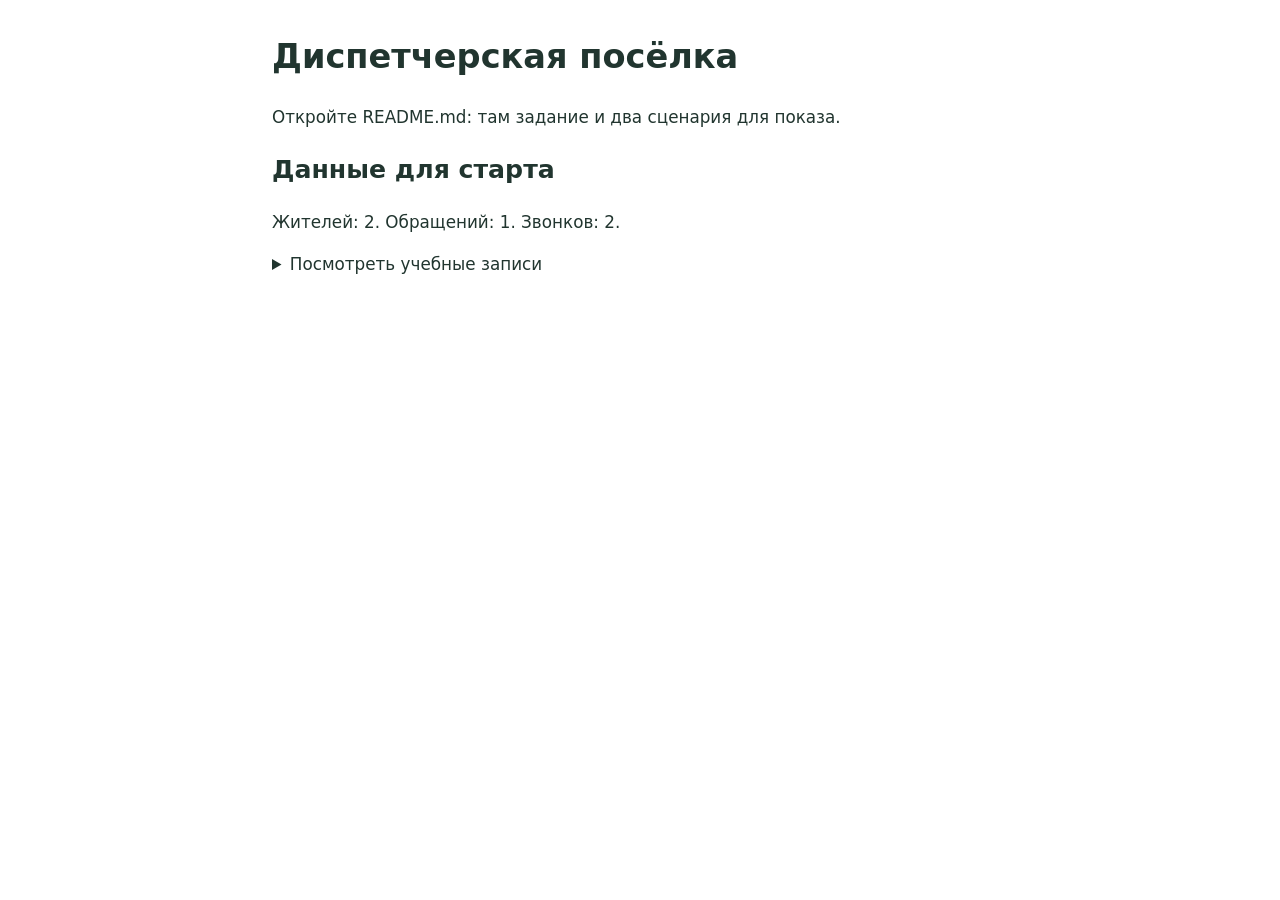
==== index.html @ aa4f43ab "Подготовить практику по диспетчерской посёлка" ====
<!doctype html>
<html lang="ru">
<meta charset="utf-8">
<meta name="viewport" content="width=device-width, initial-scale=1">
<title>Практика · Диспетчерская посёлка</title>
<style>
  body { max-width: 46rem; margin: 2rem auto; padding: 0 1rem; font: 1.05rem/1.5 system-ui,sans-serif; color: #21352f; }
  pre { padding: 1rem; background: #edf5f0; overflow: auto; font-size: .85rem; }
</style>
<main>
  <h1>Диспетчерская посёлка</h1>
  <p>Откройте README.md: там задание и два сценария для показа.</p>
  <h2>Данные для старта</h2>
  <p id="summary">Загрузка data.js…</p>
  <details><summary>Посмотреть учебные записи</summary><pre id="sample"></pre></details>
</main>
<script src="data.js"></script>
<script>
  const data = window.villageData
  document.querySelector('#summary').textContent = data
    ? 'Жителей: ' + data.residents.length + '. Обращений: ' + data.tickets.length + '. Звонков: ' + data.calls.length + '.'
    : 'Не удалось загрузить data.js. Распакуйте архив целиком.'
  if (data) document.querySelector('#sample').textContent = JSON.stringify(data, null, 2)
</script>
</html>
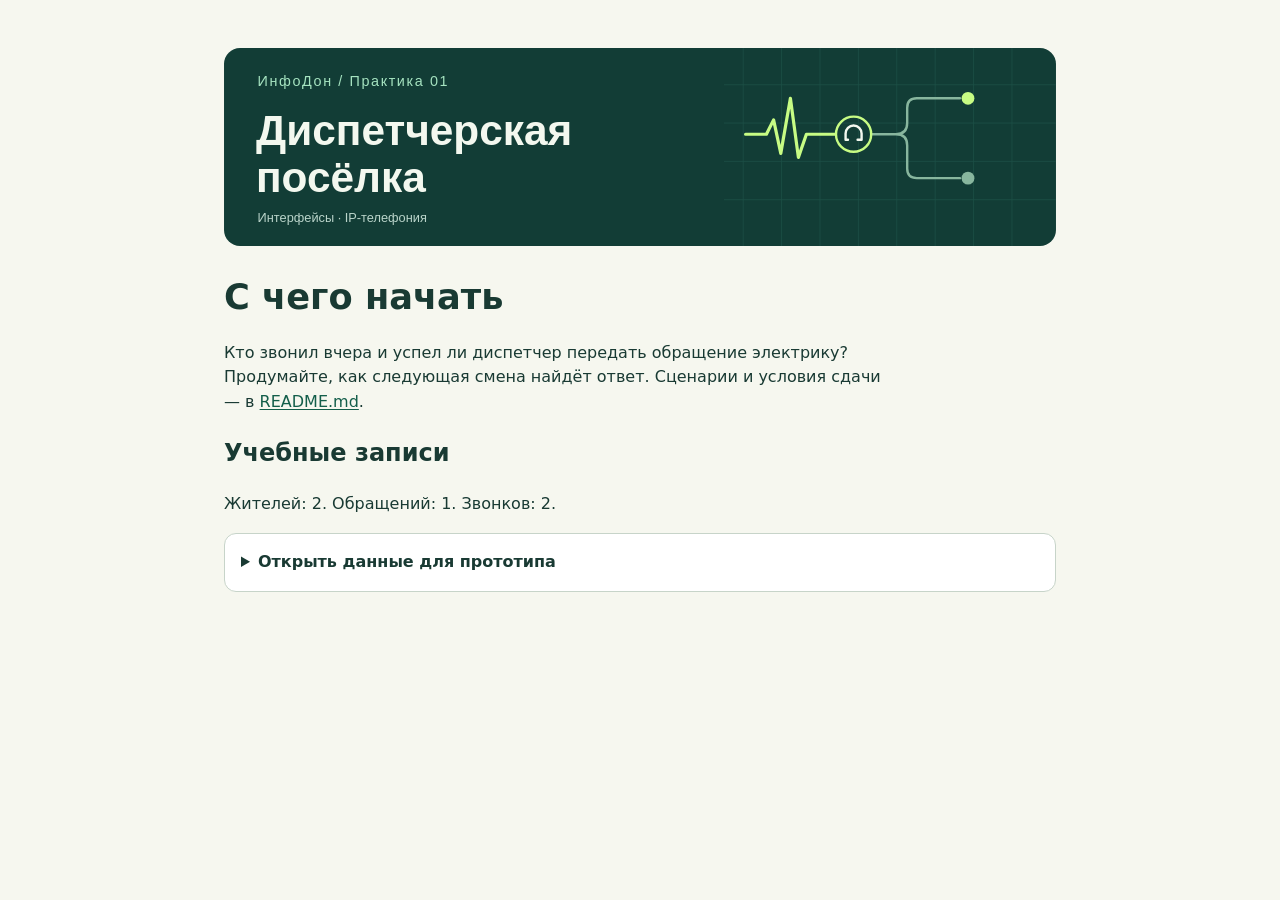
==== commit 19248b7b: "Оформить старт практики и путь через GitHub fork" ====
--- a/index.html
+++ b/index.html
@@ -1,25 +1,37 @@
 <!doctype html>
 <html lang="ru">
+<head>
 <meta charset="utf-8">
 <meta name="viewport" content="width=device-width, initial-scale=1">
-<title>Практика · Диспетчерская посёлка</title>
+<title>ИнфоДон · Диспетчерская посёлка</title>
 <style>
-  body { max-width: 46rem; margin: 2rem auto; padding: 0 1rem; font: 1.05rem/1.5 system-ui,sans-serif; color: #21352f; }
-  pre { padding: 1rem; background: #edf5f0; overflow: auto; font-size: .85rem; }
+  * { box-sizing: border-box; }
+  body { margin: 0; background: #f6f7ef; color: #193a33; font: 1rem/1.55 system-ui,sans-serif; }
+  main { max-width: 58rem; margin: auto; padding: clamp(1rem,4vw,3rem); }
+  img { display: block; width: 100%; height: auto; }
+  h1 { margin-bottom: .3rem; font-size: clamp(1.6rem,4vw,2.2rem); }
+  p { max-width: 65ch; }
+  a { color: #135e4a; text-underline-offset: .15em; }
+  details { background: white; padding: 1rem; border: 1px solid #c7d4c9; border-radius: .75rem; }
+  summary { cursor: pointer; font-weight: 650; }
+  pre { padding: .75rem; overflow: auto; background: #f4f7f1; font-size: .85rem; }
 </style>
-<main>
-  <h1>Диспетчерская посёлка</h1>
-  <p>Откройте README.md: там задание и два сценария для показа.</p>
-  <h2>Данные для старта</h2>
+</head>
+<body><main>
+  <img src="assets/cover.svg" alt="ИнфоДон. Практика 01: Диспетчерская посёлка" width="1040" height="248">
+  <h1>С чего начать</h1>
+  <p>Кто звонил вчера и успел ли диспетчер передать обращение электрику? Продумайте, как следующая смена найдёт ответ. Сценарии и условия сдачи — в <a href="README.md">README.md</a>.</p>
+  <h2>Учебные записи</h2>
   <p id="summary">Загрузка data.js…</p>
-  <details><summary>Посмотреть учебные записи</summary><pre id="sample"></pre></details>
+  <details><summary>Открыть данные для прототипа</summary><pre id="sample"></pre></details>
 </main>
 <script src="data.js"></script>
 <script>
   const data = window.villageData
   document.querySelector('#summary').textContent = data
     ? 'Жителей: ' + data.residents.length + '. Обращений: ' + data.tickets.length + '. Звонков: ' + data.calls.length + '.'
-    : 'Не удалось загрузить data.js. Распакуйте архив целиком.'
+    : 'Не удалось загрузить data.js. Проверьте, что файл находится рядом с index.html.'
   if (data) document.querySelector('#sample').textContent = JSON.stringify(data, null, 2)
 </script>
+</body>
 </html>
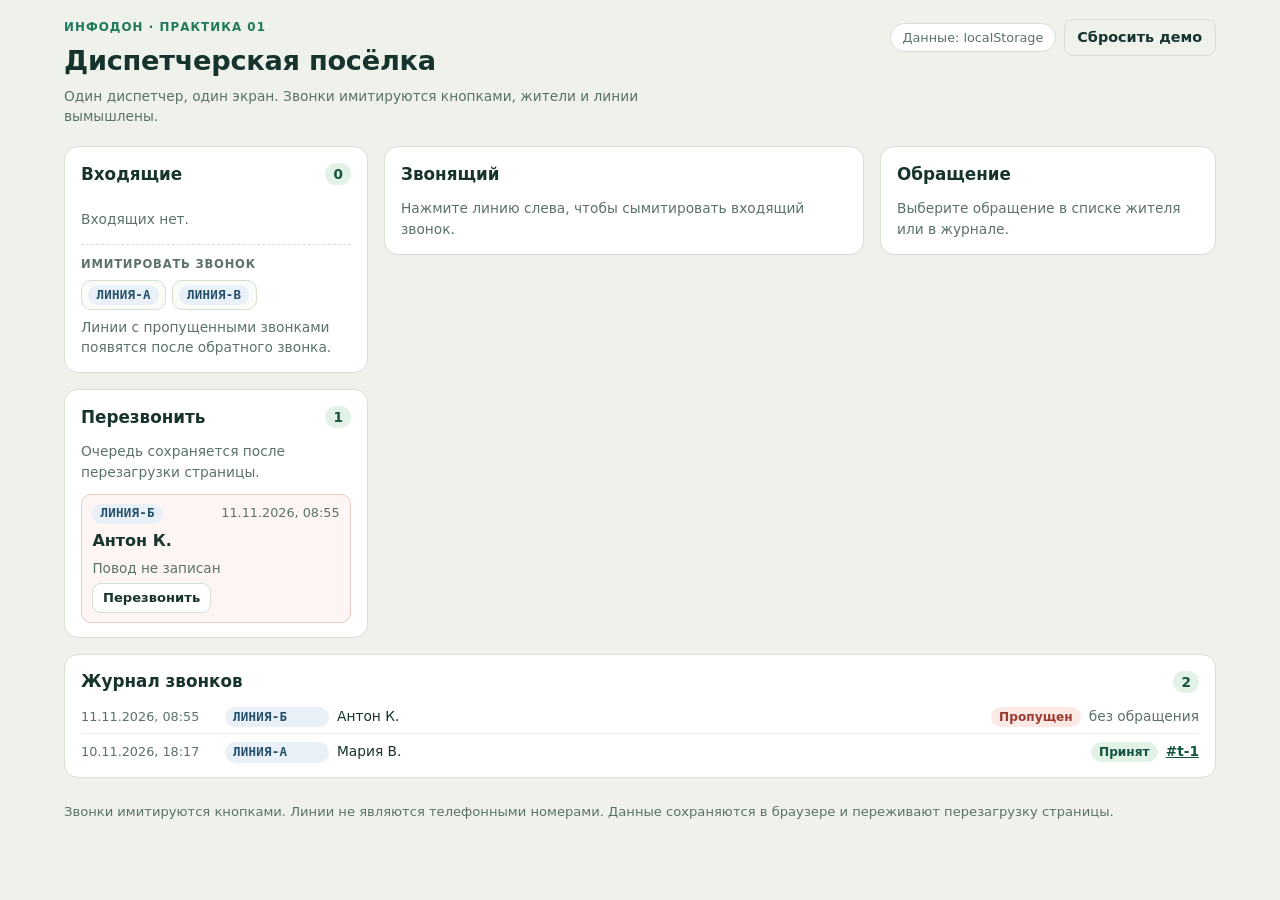
==== commit 8045c955: "Прототип диспетчерской: звонки, обращения, пропущенные" ====
--- a/index.html
+++ b/index.html
@@ -3,35 +3,34 @@
 <head>
 <meta charset="utf-8">
 <meta name="viewport" content="width=device-width, initial-scale=1">
-<title>ИнфоДон · Диспетчерская посёлка</title>
-<style>
-  * { box-sizing: border-box; }
-  body { margin: 0; background: #f6f7ef; color: #193a33; font: 1rem/1.55 system-ui,sans-serif; }
-  main { max-width: 58rem; margin: auto; padding: clamp(1rem,4vw,3rem); }
-  img { display: block; width: 100%; height: auto; }
-  h1 { margin-bottom: .3rem; font-size: clamp(1.6rem,4vw,2.2rem); }
-  p { max-width: 65ch; }
-  a { color: #135e4a; text-underline-offset: .15em; }
-  details { background: white; padding: 1rem; border: 1px solid #c7d4c9; border-radius: .75rem; }
-  summary { cursor: pointer; font-weight: 650; }
-  pre { padding: .75rem; overflow: auto; background: #f4f7f1; font-size: .85rem; }
-</style>
+<meta name="color-scheme" content="light">
+<title>Диспетчерская посёлка</title>
+<link rel="stylesheet" href="app.css">
 </head>
-<body><main>
-  <img src="assets/cover.svg" alt="ИнфоДон. Практика 01: Диспетчерская посёлка" width="1040" height="248">
-  <h1>С чего начать</h1>
-  <p>Кто звонил вчера и успел ли диспетчер передать обращение электрику? Продумайте, как следующая смена найдёт ответ. Сценарии и условия сдачи — в <a href="README.md">README.md</a>.</p>
-  <h2>Учебные записи</h2>
-  <p id="summary">Загрузка data.js…</p>
-  <details><summary>Открыть данные для прототипа</summary><pre id="sample"></pre></details>
+<body>
+<header class="top">
+  <div class="brand">
+    <p class="eyebrow">ИнфоДон · практика 01</p>
+    <h1>Диспетчерская посёлка</h1>
+    <p class="hint">Один диспетчер, один экран. Звонки имитируются кнопками, жители и линии вымышлены.</p>
+  </div>
+  <div class="top-actions">
+    <span class="pill">Данные: localStorage</span>
+    <button type="button" class="btn ghost" data-action="reset">Сбросить демо</button>
+  </div>
+</header>
+<div id="notice" class="notice-slot" aria-live="polite"></div>
+<main class="grid">
+  <section id="incoming" class="panel"></section>
+  <section id="caller" class="panel"></section>
+  <section id="ticket" class="panel"></section>
+  <section id="missed" class="panel"></section>
+  <section id="journal" class="panel"></section>
 </main>
+<footer class="foot">
+  <p>Звонки имитируются кнопками. Линии не являются телефонными номерами. Данные сохраняются в браузере и переживают перезагрузку страницы.</p>
+</footer>
 <script src="data.js"></script>
-<script>
-  const data = window.villageData
-  document.querySelector('#summary').textContent = data
-    ? 'Жителей: ' + data.residents.length + '. Обращений: ' + data.tickets.length + '. Звонков: ' + data.calls.length + '.'
-    : 'Не удалось загрузить data.js. Проверьте, что файл находится рядом с index.html.'
-  if (data) document.querySelector('#sample').textContent = JSON.stringify(data, null, 2)
-</script>
+<script src="app.js"></script>
 </body>
 </html>
--- a/app.css
+++ b/app.css
@@ -0,0 +1,636 @@
+:root {
+  --ink: #16332c;
+  --muted: #5b7269;
+  --bg: #eef2ea;
+  --card: #ffffff;
+  --line: #d5dfd2;
+  --accent: #1f7a5c;
+  --accent-dark: #14553f;
+  --accent-soft: #e3f2e7;
+  --warn: #9a5a15;
+  --warn-soft: #fcefdc;
+  --progress: #2b4f88;
+  --progress-soft: #e5eefb;
+  --danger: #9c3b2e;
+  --danger-soft: #fbe9e5;
+  --radius: 14px;
+}
+
+* {
+  box-sizing: border-box;
+}
+
+body {
+  margin: 0;
+  background: var(--bg);
+  color: var(--ink);
+  font: 1rem/1.5 system-ui, "Segoe UI", sans-serif;
+}
+
+h1,
+h2,
+h3,
+p {
+  margin: 0;
+}
+
+h1 {
+  font-size: clamp(1.35rem, 2.4vw, 1.7rem);
+  letter-spacing: -0.01em;
+}
+
+h2 {
+  font-size: 1.05rem;
+}
+
+h3 {
+  font-size: 1.02rem;
+}
+
+button,
+input,
+textarea {
+  font: inherit;
+  color: inherit;
+}
+
+.top {
+  display: flex;
+  flex-wrap: wrap;
+  align-items: flex-start;
+  justify-content: space-between;
+  gap: 1rem;
+  max-width: 76rem;
+  margin: 0 auto;
+  padding: 1.2rem clamp(1rem, 3vw, 2rem) 0.6rem;
+}
+
+.brand {
+  display: grid;
+  gap: 0.25rem;
+  max-width: 38rem;
+}
+
+.eyebrow {
+  font-size: 0.74rem;
+  letter-spacing: 0.09em;
+  text-transform: uppercase;
+  font-weight: 700;
+  color: var(--accent);
+}
+
+.top-actions {
+  display: flex;
+  flex-wrap: wrap;
+  align-items: center;
+  gap: 0.5rem;
+}
+
+.pill {
+  border: 1px solid var(--line);
+  background: var(--card);
+  border-radius: 999px;
+  padding: 0.25rem 0.7rem;
+  font-size: 0.8rem;
+  color: var(--muted);
+}
+
+.notice-slot {
+  max-width: 76rem;
+  margin: 0 auto;
+  padding: 0 clamp(1rem, 3vw, 2rem);
+}
+
+.notice {
+  display: flex;
+  flex-wrap: wrap;
+  align-items: center;
+  justify-content: space-between;
+  gap: 0.6rem;
+  margin-top: 0.6rem;
+  padding: 0.6rem 0.8rem;
+  border: 1px solid var(--line);
+  border-radius: 12px;
+  background: var(--card);
+}
+
+.notice.error {
+  border-color: #e5b6ad;
+  background: var(--danger-soft);
+  color: #78281f;
+}
+
+.notice.confirm {
+  border-color: #e8cda0;
+  background: var(--warn-soft);
+  color: #6d430f;
+}
+
+.grid {
+  display: grid;
+  grid-template-columns: 19rem minmax(0, 1fr) 21rem;
+  grid-template-areas:
+    "incoming caller ticket"
+    "missed caller ticket"
+    "journal journal journal";
+  align-items: start;
+  gap: 1rem;
+  max-width: 76rem;
+  margin: 0 auto;
+  padding: 0.6rem clamp(1rem, 3vw, 2rem) 1.5rem;
+}
+
+#incoming {
+  grid-area: incoming;
+}
+
+#missed {
+  grid-area: missed;
+}
+
+#caller {
+  grid-area: caller;
+}
+
+#ticket {
+  grid-area: ticket;
+}
+
+#journal {
+  grid-area: journal;
+}
+
+.panel {
+  display: grid;
+  align-content: start;
+  gap: 0.7rem;
+  min-width: 0;
+  padding: 0.9rem 1rem;
+  background: var(--card);
+  border: 1px solid var(--line);
+  border-radius: var(--radius);
+}
+
+.panel-head {
+  display: flex;
+  flex-wrap: wrap;
+  align-items: center;
+  justify-content: space-between;
+  gap: 0.5rem;
+}
+
+.count {
+  min-width: 1.6rem;
+  padding: 0.05rem 0.5rem;
+  border-radius: 999px;
+  background: var(--accent-soft);
+  color: var(--accent-dark);
+  font-size: 0.85rem;
+  font-weight: 700;
+  text-align: center;
+}
+
+.hint {
+  color: var(--muted);
+  font-size: 0.86rem;
+}
+
+.label {
+  font-size: 0.72rem;
+  letter-spacing: 0.07em;
+  text-transform: uppercase;
+  font-weight: 700;
+  color: var(--muted);
+}
+
+.block-label {
+  padding-top: 0.2rem;
+  font-size: 0.72rem;
+  letter-spacing: 0.07em;
+  text-transform: uppercase;
+  font-weight: 700;
+  color: var(--muted);
+}
+
+.btn {
+  padding: 0.42rem 0.8rem;
+  border: 1px solid var(--line);
+  border-radius: 9px;
+  background: var(--card);
+  font-size: 0.9rem;
+  font-weight: 600;
+  cursor: pointer;
+}
+
+.btn:hover {
+  border-color: var(--accent);
+  background: #f4f8f2;
+}
+
+.btn.primary {
+  border-color: var(--accent);
+  background: var(--accent);
+  color: #ffffff;
+}
+
+.btn.primary:hover {
+  border-color: var(--accent-dark);
+  background: var(--accent-dark);
+}
+
+.btn.ghost {
+  background: transparent;
+}
+
+.btn.small {
+  padding: 0.26rem 0.6rem;
+  font-size: 0.82rem;
+}
+
+.btn:disabled {
+  opacity: 0.45;
+  cursor: not-allowed;
+}
+
+.btn:focus-visible,
+.line-btn:focus-visible,
+.ringing:focus-visible,
+.ticket-open:focus-visible,
+.link:focus-visible,
+input:focus-visible,
+textarea:focus-visible {
+  outline: 2px solid var(--accent);
+  outline-offset: 2px;
+}
+
+.actions {
+  display: flex;
+  flex-wrap: wrap;
+  gap: 0.45rem;
+}
+
+.sim {
+  display: grid;
+  gap: 0.4rem;
+  margin-top: 0.2rem;
+  padding-top: 0.7rem;
+  border-top: 1px dashed var(--line);
+}
+
+.lines {
+  display: flex;
+  flex-wrap: wrap;
+  gap: 0.35rem;
+}
+
+.line-btn {
+  display: inline-flex;
+  align-items: center;
+  padding: 0.25rem 0.4rem;
+  border: 1px solid var(--line);
+  border-radius: 10px;
+  background: #fafcf8;
+  text-align: left;
+  cursor: pointer;
+}
+
+.line-btn:hover:not(:disabled) {
+  border-color: var(--accent);
+  background: var(--accent-soft);
+}
+
+.line-btn:disabled {
+  cursor: not-allowed;
+  opacity: 0.55;
+}
+
+.line {
+  display: inline-block;
+  padding: 0.05rem 0.5rem;
+  border-radius: 999px;
+  background: #e9f0f7;
+  color: #24506b;
+  font-family: ui-monospace, "Cascadia Code", monospace;
+  font-size: 0.78rem;
+  font-weight: 700;
+  letter-spacing: 0.02em;
+}
+
+.ringing {
+  display: grid;
+  gap: 0.25rem;
+  padding: 0.6rem 0.7rem;
+  border: 1px solid #e3b980;
+  border-radius: 10px;
+  background: #fdf6e9;
+  text-align: left;
+  cursor: pointer;
+}
+
+.ringing:hover {
+  border-color: #c99a52;
+}
+
+.ringing:disabled {
+  cursor: not-allowed;
+  opacity: 0.55;
+}
+
+.call-list {
+  display: grid;
+  gap: 0.5rem;
+}
+
+.row-between {
+  display: flex;
+  align-items: baseline;
+  justify-content: space-between;
+  gap: 0.5rem;
+}
+
+.ring-name {
+  font-weight: 650;
+}
+
+.ring-text {
+  color: var(--muted);
+  font-size: 0.88rem;
+}
+
+.time {
+  color: var(--muted);
+  font-size: 0.8rem;
+  font-variant-numeric: tabular-nums;
+}
+
+.badge {
+  display: inline-block;
+  padding: 0.05rem 0.5rem;
+  border-radius: 999px;
+  font-size: 0.76rem;
+  font-weight: 650;
+  white-space: nowrap;
+}
+
+.badge.open {
+  background: var(--warn-soft);
+  color: var(--warn);
+}
+
+.badge.progress {
+  background: var(--progress-soft);
+  color: var(--progress);
+}
+
+.badge.done {
+  background: var(--accent-soft);
+  color: var(--accent-dark);
+}
+
+.badge.accepted {
+  background: var(--accent-soft);
+  color: var(--accent-dark);
+}
+
+.badge.missed {
+  background: var(--danger-soft);
+  color: var(--danger);
+}
+
+.badge.callback {
+  background: #efe9fb;
+  color: #553a92;
+}
+
+.caller-name {
+  display: flex;
+  flex-wrap: wrap;
+  align-items: baseline;
+  gap: 0.5rem;
+}
+
+.quote {
+  padding: 0.5rem 0.7rem;
+  border-left: 3px solid var(--accent);
+  border-radius: 0 9px 9px 0;
+  background: #f4f8f2;
+  font-size: 0.95rem;
+}
+
+.ticket-rows {
+  display: grid;
+  gap: 0.5rem;
+}
+
+.ticket-row {
+  display: grid;
+  gap: 0.4rem;
+  justify-items: start;
+  padding: 0.55rem 0.65rem;
+  border: 1px solid var(--line);
+  border-radius: 10px;
+  background: #fbfcf8;
+}
+
+.ticket-row .btn {
+  justify-self: start;
+}
+
+.ticket-open {
+  display: grid;
+  gap: 0.15rem;
+  justify-items: start;
+  padding: 0;
+  border: 0;
+  background: none;
+  text-align: left;
+  cursor: pointer;
+}
+
+.ticket-subject {
+  font-weight: 650;
+}
+
+.ticket-open:hover .ticket-subject {
+  color: var(--accent-dark);
+  text-decoration: underline;
+}
+
+.ticket-meta {
+  color: var(--muted);
+  font-size: 0.83rem;
+}
+
+.ticket-result {
+  color: var(--accent-dark);
+  font-size: 0.83rem;
+}
+
+.form {
+  display: grid;
+  gap: 0.5rem;
+  padding-top: 0.7rem;
+  border-top: 1px dashed var(--line);
+}
+
+.field {
+  display: grid;
+  gap: 0.25rem;
+  color: var(--muted);
+  font-size: 0.82rem;
+  font-weight: 600;
+}
+
+.field input,
+.field textarea {
+  padding: 0.4rem 0.55rem;
+  border: 1px solid var(--line);
+  border-radius: 8px;
+  background: var(--card);
+  color: var(--ink);
+  font-weight: 400;
+}
+
+.field textarea {
+  resize: vertical;
+}
+
+.facts {
+  display: grid;
+  grid-template-columns: repeat(auto-fit, minmax(8rem, 1fr));
+  gap: 0.5rem;
+  padding: 0.55rem 0;
+  border-top: 1px dashed var(--line);
+  border-bottom: 1px dashed var(--line);
+}
+
+.facts div {
+  display: grid;
+  gap: 0.1rem;
+  font-size: 0.9rem;
+}
+
+.fact-line {
+  display: flex;
+  flex-wrap: wrap;
+  align-items: baseline;
+  gap: 0.5rem;
+  font-size: 0.9rem;
+}
+
+.calls,
+.journal,
+.queue {
+  display: grid;
+  gap: 0.45rem;
+  margin: 0;
+  padding: 0;
+  list-style: none;
+}
+
+.calls li {
+  display: flex;
+  flex-wrap: wrap;
+  align-items: baseline;
+  gap: 0.4rem;
+  padding-bottom: 0.4rem;
+  border-bottom: 1px solid #eef2ea;
+  font-size: 0.85rem;
+}
+
+.calls li:last-child {
+  padding-bottom: 0;
+  border-bottom: 0;
+}
+
+.result {
+  display: grid;
+  gap: 0.15rem;
+  padding: 0.55rem 0.7rem;
+  border-radius: 10px;
+  background: var(--accent-soft);
+}
+
+.queue li {
+  display: grid;
+  gap: 0.3rem;
+  padding: 0.55rem 0.65rem;
+  border: 1px solid #ecc9c1;
+  border-radius: 10px;
+  background: #fdf5f3;
+}
+
+.queue li .btn {
+  justify-self: start;
+}
+
+.queue-name {
+  font-weight: 650;
+}
+
+.queue-text {
+  color: var(--muted);
+  font-size: 0.85rem;
+}
+
+.journal li {
+  display: grid;
+  grid-template-columns: 8.5rem 6.5rem minmax(0, 1fr) auto auto;
+  align-items: baseline;
+  gap: 0.5rem;
+  padding-bottom: 0.35rem;
+  border-bottom: 1px solid #eef2ea;
+  font-size: 0.86rem;
+}
+
+.journal li:last-child {
+  padding-bottom: 0;
+  border-bottom: 0;
+}
+
+.link {
+  padding: 0;
+  border: 0;
+  background: none;
+  color: var(--accent-dark);
+  font-size: inherit;
+  font-weight: 650;
+  text-decoration: underline;
+  cursor: pointer;
+}
+
+.foot {
+  max-width: 76rem;
+  margin: 0 auto;
+  padding: 0 clamp(1rem, 3vw, 2rem) 1.5rem;
+  color: var(--muted);
+  font-size: 0.82rem;
+}
+
+@media (max-width: 1080px) {
+  .grid {
+    grid-template-columns: 18rem minmax(0, 1fr);
+    grid-template-areas:
+      "incoming caller"
+      "missed caller"
+      "ticket ticket"
+      "journal journal";
+  }
+}
+
+@media (max-width: 720px) {
+  .grid {
+    grid-template-columns: minmax(0, 1fr);
+    grid-template-areas:
+      "incoming"
+      "caller"
+      "missed"
+      "ticket"
+      "journal";
+  }
+
+  .journal li {
+    grid-template-columns: minmax(0, 1fr);
+    gap: 0.15rem;
+  }
+}
